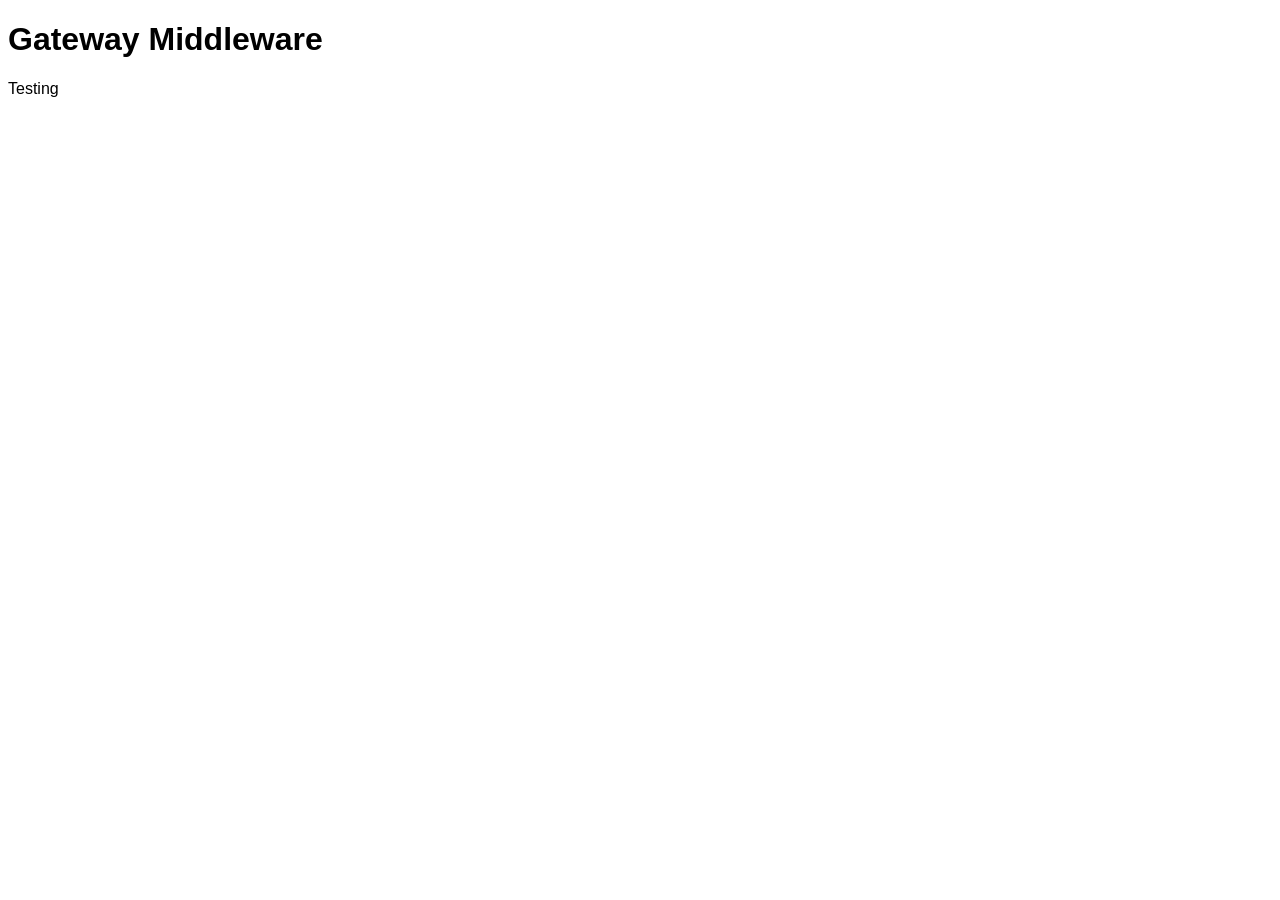
==== web/index.html @ 9db509f8 "Added Testing Webpage" ====
<!DOCTYPE html>
<html lang="en">
<head>
    <meta charset="UTF-8">
    <meta name="viewport" content="width=device-width, initial-scale=1.0">
    <title>Gateway Middleware Dashboard</title>
    <style>
        body { font-family: "Droid Sans", sans-serif; }
    </style>
</head>
<body>
    <h1>Gateway Middleware</h1>
    <p>Testing</p>
</body>
</html>
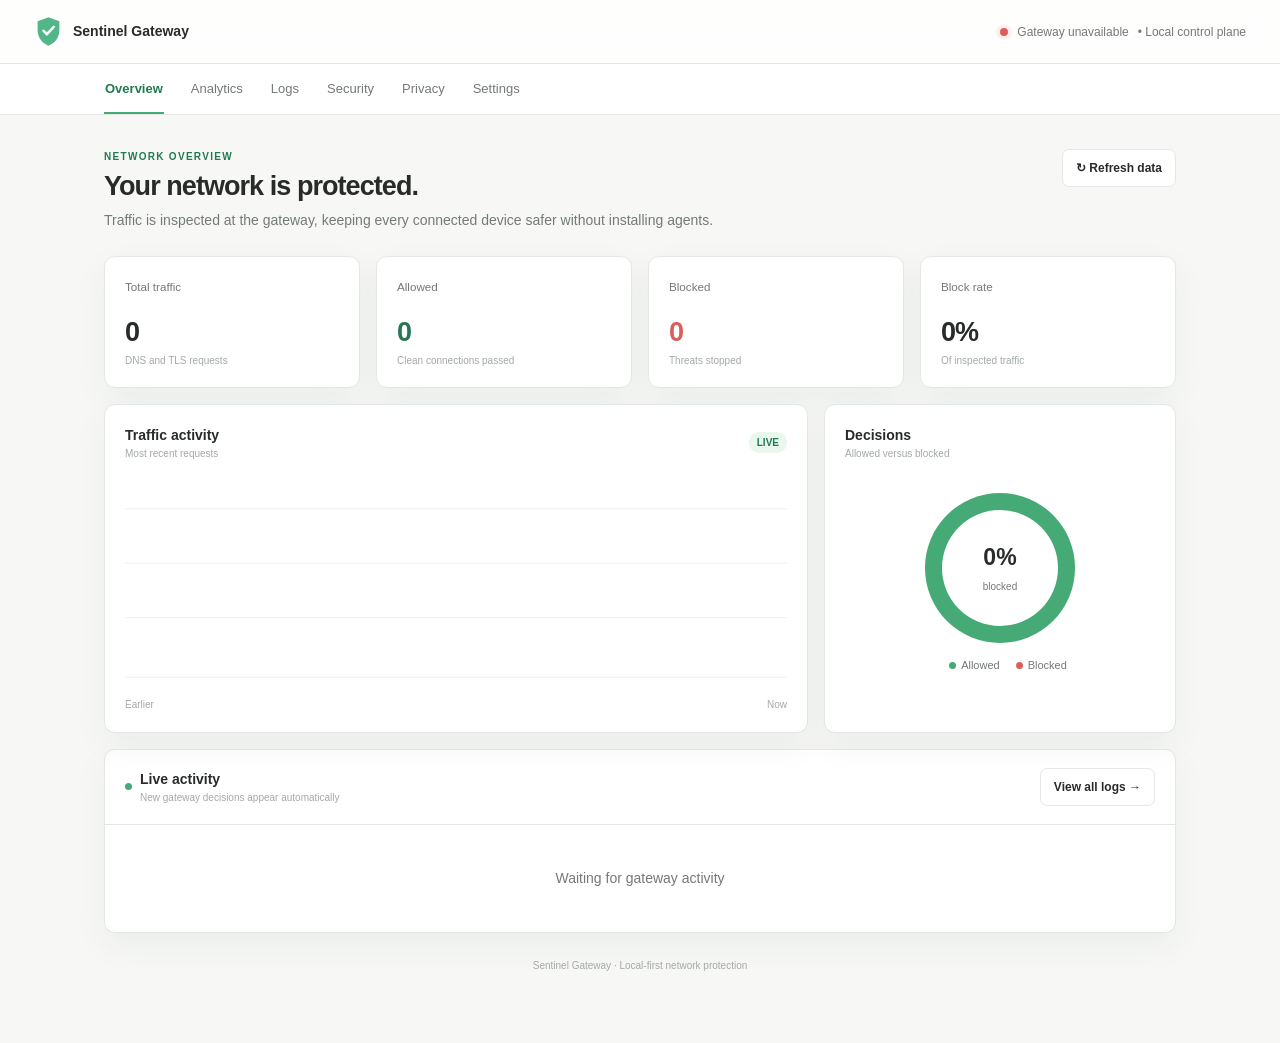
==== commit 661b57ef: "Build complete gateway dashboard frontend" ====
--- a/web/index.html
+++ b/web/index.html
@@ -1,15 +1,52 @@
-<!DOCTYPE html>
+<!doctype html>
 <html lang="en">
 <head>
-    <meta charset="UTF-8">
-    <meta name="viewport" content="width=device-width, initial-scale=1.0">
-    <title>Gateway Middleware Dashboard</title>
-    <style>
-        body { font-family: "Droid Sans", sans-serif; }
-    </style>
+<meta charset="utf-8"><meta name="viewport" content="width=device-width,initial-scale=1">
+<meta name="theme-color" content="#fbfcfa"><meta name="description" content="Sentinel Gateway network protection dashboard">
+<title>Sentinel Gateway</title>
+<link rel="icon" type="image/svg+xml" href="data:image/svg+xml,%3Csvg xmlns='http://www.w3.org/2000/svg' viewBox='0 0 64 64'%3E%3Cpath fill='%2352b788' d='M32 4 55 13v17c0 15-9.8 25.4-23 30C18.8 55.4 9 45 9 30V13z'/%3E%3Cpath fill='white' d='m20 32 8 8 17-18-4-4-13 14-4-4z'/%3E%3C/svg%3E">
+<style>
+:root{--bg:#f7f8f6;--paper:#fff;--ink:#272b29;--muted:#747a76;--faint:#a3aaa5;--line:#e4e8e4;--green:#46aa76;--gd:#237a52;--gs:#eaf7ef;--red:#d95f5b;--rs:#fff0ef;--amber:#b9812d;--as:#fff7e7;--shadow:0 12px 34px rgba(27,46,36,.055);--r:11px;--sans:Inter,ui-sans-serif,-apple-system,BlinkMacSystemFont,"Segoe UI",sans-serif;--mono:"SFMono-Regular",Consolas,monospace}
+*{box-sizing:border-box}html{scroll-behavior:smooth}body{margin:0;overflow-x:hidden;background:var(--bg);color:var(--ink);font:14px/1.5 var(--sans);-webkit-font-smoothing:antialiased}button,input,select{font:inherit;color:inherit}button{cursor:pointer}.top{height:64px;background:#fffc;border-bottom:1px solid var(--line);display:flex;align-items:center;padding:0 34px;position:sticky;top:0;z-index:10;backdrop-filter:blur(12px)}.brand{display:flex;align-items:center;gap:10px;font-weight:700}.brand svg{width:29px}.conn{margin-left:auto;display:flex;align-items:center;gap:9px;color:var(--muted);font-size:12px}.dot{width:8px;height:8px;border-radius:50%;background:var(--green);box-shadow:0 0 0 4px var(--gs)}.dot.off{background:var(--red);box-shadow:0 0 0 4px var(--rs)}.tabs-wrap{background:var(--paper);border-bottom:1px solid var(--line);position:sticky;top:64px;z-index:9}.tabs{max-width:1120px;margin:auto;display:flex;gap:26px;padding:0 24px;overflow:auto}.tabs button{border:0;background:none;padding:15px 1px 13px;color:var(--muted);font-size:13px;border-bottom:2px solid transparent;white-space:nowrap}.tabs button.active{color:var(--gd);border-color:var(--green);font-weight:650}.main{max-width:1120px;margin:auto;padding:34px 24px 70px}.view{display:none;animation:up .2s}.view.active{display:block}@keyframes up{from{opacity:0;transform:translateY(4px)}}.head{display:flex;justify-content:space-between;align-items:flex-start;gap:24px;margin-bottom:25px}.head>*{min-width:0}.eyebrow{font-size:10px;text-transform:uppercase;letter-spacing:.13em;color:var(--gd);font-weight:750;margin-bottom:6px}.head h1{font-size:27px;letter-spacing:-.035em;line-height:1.25;margin:0 0 7px;font-weight:680}.head p,.copy{margin:0;color:var(--muted);max-width:640px}.btn{border:1px solid var(--line);border-radius:7px;background:var(--paper);padding:9px 13px;font-size:12px;font-weight:650;min-height:36px}.btn:hover{border-color:#c8d0ca}.btn.primary{color:white;background:var(--green);border-color:var(--green)}.btn.danger{color:var(--red)}.btn:disabled{opacity:.5}.grid{display:grid;gap:16px}.grid>*{min-width:0}.metrics{grid-template-columns:repeat(4,1fr);margin-bottom:16px}.card{background:var(--paper);border:1px solid var(--line);border-radius:var(--r);box-shadow:var(--shadow)}.metric{padding:19px 20px;min-height:116px}.metric small{color:var(--muted)}.value{font-size:27px;font-weight:680;letter-spacing:-.04em;margin:15px 0 0}.metric.green .value{color:var(--gd)}.metric.red .value{color:var(--red)}.note{font-size:10px;color:var(--faint)}.split{grid-template-columns:minmax(0,1.6fr) minmax(270px,.8fr)}.two{grid-template-columns:1fr 1fr}.panel{padding:20px}.panel-head{display:flex;justify-content:space-between;align-items:center;margin-bottom:18px}.title{font-weight:680}.sub{font-size:10px;color:var(--faint)}.chart{height:218px}.chart svg{width:100%;height:100%;overflow:visible}.gridline{stroke:#edf0ed}.line{fill:none;stroke:var(--green);stroke-width:2.2;stroke-linecap:round;stroke-linejoin:round}.area{fill:url(#area)}.labels{display:flex;justify-content:space-between;font-size:10px;color:var(--faint)}.donut-wrap{display:grid;place-items:center;padding:14px 0}.donut{width:150px;height:150px;border-radius:50%;background:conic-gradient(var(--green) 0 var(--allow),var(--red) var(--allow));display:grid;place-items:center;position:relative}.donut:after{content:"";position:absolute;inset:17px;background:white;border-radius:50%}.donut div{z-index:1;text-align:center}.donut strong{font-size:23px;display:block}.donut span{font-size:10px;color:var(--muted)}.legend{text-align:center;font-size:11px;color:var(--muted)}.legend i{display:inline-block;width:7px;height:7px;border-radius:50%;margin:0 5px 0 16px}.activity{margin-top:16px;overflow:hidden}.activity .panel-head{padding:18px 20px;margin:0;border-bottom:1px solid var(--line)}.live{display:flex;gap:8px;align-items:center}.pulse{width:7px;height:7px;border-radius:50%;background:var(--green)}.event{display:grid;grid-template-columns:76px minmax(170px,1fr) 95px 130px;gap:14px;align-items:center;padding:12px 20px;border-bottom:1px solid #eef0ee;font-size:12px}.event:last-child{border:0}.time{color:var(--faint);font-variant-numeric:tabular-nums}.mono{font:11px var(--mono);overflow:hidden;text-overflow:ellipsis;white-space:nowrap}.muted{color:var(--muted)}.badge{display:inline-flex;width:max-content;border-radius:99px;padding:3px 8px;font-size:10px;font-weight:720;text-transform:uppercase}.allow{color:var(--gd);background:var(--gs)}.block{color:#ae4441;background:var(--rs)}.empty{text-align:center;color:var(--muted);padding:43px 18px}.toolbar{display:flex;gap:9px;margin-bottom:16px}.toolbar input{flex:1}input,select{border:1px solid var(--line);background:white;border-radius:7px;padding:9px 11px;min-height:38px;outline:0}input:focus,select:focus{border-color:#8fc5a7;box-shadow:0 0 0 3px var(--gs)}.table-card{overflow:hidden}.table-wrap{overflow:auto}.table{width:100%;border-collapse:collapse;min-width:720px}.table th{text-align:left;padding:12px 16px;background:#fafbfa;border-bottom:1px solid var(--line);font-size:10px;text-transform:uppercase;letter-spacing:.08em;color:var(--faint)}.table td{padding:13px 16px;border-bottom:1px solid #eef0ee;font-size:12px}.table tr:last-child td{border:0}.section{margin-bottom:26px}.section h2{font-size:16px;margin:0 0 4px}.section>.copy{font-size:12px;margin-bottom:14px}.cats{grid-template-columns:repeat(2,1fr)}.cat{padding:18px 20px}.cat-top{display:flex;justify-content:space-between;gap:14px}.cat h3{font-size:13px;margin:0}.cat p{font-size:11px;color:var(--muted);margin:3px 0}.cat-meta{display:flex;gap:9px;align-items:center;border-top:1px solid #eef0ee;margin-top:13px;padding-top:12px;font-size:10px;color:var(--faint)}.progress{height:3px;flex:1;background:#edf0ed}.progress i{height:100%;display:block;background:var(--green)}.switch{position:relative;width:38px;height:22px;flex:0 0 auto}.switch input{opacity:0;width:0}.slider{position:absolute;inset:0;border-radius:99px;background:#ccd2cd}.slider:before{content:"";position:absolute;width:16px;height:16px;left:3px;top:3px;border-radius:50%;background:white;box-shadow:0 1px 3px #0003;transition:.18s}.switch input:checked+.slider{background:var(--green)}.switch input:checked+.slider:before{transform:translateX(16px)}.list{overflow:hidden}.add{display:flex;gap:8px;padding:15px;border-bottom:1px solid var(--line);background:#fafbfa}.add input{flex:1;min-width:0}.row{display:flex;gap:13px;align-items:center;padding:12px 15px;border-bottom:1px solid #eef0ee}.row:last-child{border:0}.symbol{width:29px;height:29px;border-radius:7px;background:#f1f4f1;display:grid;place-items:center;color:var(--muted);font-size:11px;font-weight:700}.row-main{flex:1;min-width:0}.row-main strong{display:block;font:11px var(--mono);overflow:hidden;text-overflow:ellipsis;white-space:nowrap}.row-main span{font-size:10px;color:var(--faint)}.remove{border:0;background:none;color:var(--faint);font-size:17px}.mode-card,.resolvers{padding:7px}.mode,.resolver{width:100%;border:1px solid transparent;background:none;border-radius:8px;text-align:left;padding:13px;display:flex;gap:12px;align-items:center}.mode.active,.resolver.selected{background:var(--gs);border-color:#d3ecdd}.mode b,.resolver b{font-size:12px;display:block}.mode span,.resolver span{font-size:10px;color:var(--muted)}.mode-icon,.res-icon{width:35px;height:35px;border:1px solid var(--line);background:white;border-radius:8px;display:grid;place-items:center;color:var(--gd);font-weight:750}.res-info{flex:1}.radio{width:15px;height:15px;border:1px solid #b9c0ba;border-radius:50%}.selected .radio{box-shadow:inset 0 0 0 4px var(--gs);background:var(--green)}.notice{background:var(--as);color:#785823;padding:12px 14px;border-radius:8px;font-size:11px;margin-top:13px}.setting{display:flex;align-items:center;justify-content:space-between;gap:18px;padding:18px 20px;border-bottom:1px solid var(--line)}.setting:last-child{border:0}.setting b{font-size:13px}.setting p{margin:3px 0 0;color:var(--muted);font-size:11px}.toastbox{position:fixed;right:22px;bottom:22px;display:grid;gap:8px;z-index:20}.toast{background:#2d342f;color:white;border-radius:8px;padding:11px 14px;min-width:230px;box-shadow:0 12px 30px #0003;font-size:12px}.toast.err{background:#994441}dialog{border:0;border-radius:12px;padding:0;box-shadow:0 25px 80px #0004;width:min(450px,calc(100vw - 30px))}dialog::backdrop{background:#1d241f59}.dlg-head,.dlg-actions{padding:17px 20px;display:flex;justify-content:space-between;border-bottom:1px solid var(--line)}.dlg-head h2{font-size:16px;margin:0}.dlg-body{padding:20px}.dlg-body label{display:block;font-size:11px;color:var(--muted);margin:11px 0 5px}.dlg-body input{width:100%}.dlg-actions{border:0;border-top:1px solid var(--line);justify-content:flex-end;gap:8px}footer{text-align:center;color:var(--faint);font-size:10px;padding-top:25px}
+.pager{padding:14px;display:flex;justify-content:center;border-top:1px solid var(--line)}.cat details{margin-top:11px;padding-top:10px;border-top:1px solid #eef0ee}.cat summary{cursor:pointer;color:var(--gd);font-size:10px;font-weight:650}.cat-sources{display:grid;gap:6px;margin-top:9px}.cat-source{display:flex;justify-content:space-between;gap:10px;font-size:10px;color:var(--muted)}.cat-source i{font-style:normal;color:var(--faint)}
+@media(max-width:850px){.metrics{grid-template-columns:repeat(2,1fr)}.split,.two{grid-template-columns:1fr}.cats{grid-template-columns:1fr}.event{grid-template-columns:65px 1fr 78px}.event .client{display:none}}@media(max-width:560px){.top{height:58px;padding:0 17px}.tabs-wrap{top:58px}.tabs{padding:0 17px;gap:21px}.main{padding:25px 16px 60px}.head{display:block}.head h1{font-size:24px}.head>.btn{margin-top:14px}.metrics{gap:10px}.metric{padding:15px;min-height:103px}.value{font-size:23px}.add{flex-direction:column}.conn span{display:none}.toastbox{left:16px;right:16px}.toast{min-width:0}}
+</style>
 </head>
 <body>
-    <h1>Gateway Middleware</h1>
-    <p>Testing</p>
-</body>
-</html>+<header class="top"><div class="brand"><svg viewBox="0 0 32 36"><path fill="#52b788" d="M16 2.5 28 7v9.6c0 8.5-5 14.6-12 17.3C9 31.2 4 25.1 4 16.6V7z"/><path d="m10.5 17.5 3.7 3.7 7.6-8" fill="none" stroke="#fff" stroke-width="2.7" stroke-linecap="round"/></svg>Sentinel Gateway</div><div class="conn"><i class="dot" id="dot"></i><span id="conn">Connecting</span><span>• Local control plane</span></div></header>
+<div class="tabs-wrap"><nav class="tabs"><button class="active" data-view="overview">Overview</button><button data-view="analytics">Analytics</button><button data-view="logs">Logs</button><button data-view="security">Security</button><button data-view="privacy">Privacy</button><button data-view="settings">Settings</button></nav></div>
+<main class="main">
+<section class="view active" id="view-overview">
+ <div class="head"><div><div class="eyebrow">Network overview</div><h1>Your network is protected.</h1><p>Traffic is inspected at the gateway, keeping every connected device safer without installing agents.</p></div><button class="btn" data-action="refresh">↻ Refresh data</button></div>
+ <div class="grid metrics"><div class="card metric"><small>Total traffic</small><div class="value" data-metric="total">0</div><div class="note">DNS and TLS requests</div></div><div class="card metric green"><small>Allowed</small><div class="value" data-metric="allowed">0</div><div class="note">Clean connections passed</div></div><div class="card metric red"><small>Blocked</small><div class="value" data-metric="blocked">0</div><div class="note">Threats stopped</div></div><div class="card metric"><small>Block rate</small><div class="value" data-metric="rate">0%</div><div class="note">Of inspected traffic</div></div></div>
+ <div class="grid split"><div class="card panel"><div class="panel-head"><div><div class="title">Traffic activity</div><div class="sub">Most recent requests</div></div><span class="badge allow">Live</span></div><div class="chart"><svg viewBox="0 0 700 220" preserveAspectRatio="none" role="img" aria-label="Traffic chart"><defs><linearGradient id="area" x1="0" y1="0" x2="0" y2="1"><stop stop-color="#52b788" stop-opacity=".22"/><stop offset="1" stop-color="#52b788" stop-opacity="0"/></linearGradient></defs><path class="gridline" d="M0 30H700M0 85H700M0 140H700M0 200H700"/><path id="areaPath" class="area"/><path id="linePath" class="line"/></svg></div><div class="labels"><span>Earlier</span><span>Now</span></div></div><div class="card panel"><div class="panel-head"><div><div class="title">Decisions</div><div class="sub">Allowed versus blocked</div></div></div><div class="donut-wrap"><div class="donut" id="donut" style="--allow:360deg"><div><strong id="rate">0%</strong><span>blocked</span></div></div></div><div class="legend"><i style="background:var(--green)"></i>Allowed<i style="background:var(--red)"></i>Blocked</div></div></div>
+ <div class="card activity"><div class="panel-head"><div class="live"><i class="pulse"></i><div><div class="title">Live activity</div><div class="sub">New gateway decisions appear automatically</div></div></div><button class="btn" data-nav="logs">View all logs →</button></div><div id="live"><div class="empty">Waiting for gateway activity</div></div></div>
+</section>
+<section class="view" id="view-analytics"><div class="head"><div><div class="eyebrow">Analytics</div><h1>See what your network is doing.</h1><p>Devices, destinations, and the rules protecting them.</p></div></div><div class="grid metrics"><div class="card metric"><small>Requests</small><div class="value" data-metric="total">0</div><div class="note">All time</div></div><div class="card metric red"><small>Threats blocked</small><div class="value" data-metric="blocked">0</div><div class="note">Policy interventions</div></div><div class="card metric"><small>Active clients</small><div class="value" id="clients">0</div><div class="note">In recent logs</div></div><div class="card metric"><small>Live events</small><div class="value" id="liveCount">0</div><div class="note">This session</div></div></div><div class="grid two"><div class="card panel"><div class="panel-head"><div><div class="title">Top destinations</div><div class="sub">Most frequent recent targets</div></div></div><div id="targets"><div class="empty">No traffic recorded yet</div></div></div><div class="card panel"><div class="panel-head"><div><div class="title">Protection reasons</div><div class="sub">Why traffic was blocked</div></div></div><div id="reasons"><div class="empty">No blocked traffic yet</div></div></div></div></section>
+<section class="view" id="view-logs"><div class="head"><div><div class="eyebrow">Traffic log</div><h1>Every decision, in one place.</h1><p>Inspect recent DNS and TLS activity from devices across the network.</p></div><button class="btn danger" data-action="clear">Clear logs</button></div><div class="toolbar"><input id="search" type="search" placeholder="Search target, client, or reason" aria-label="Search traffic logs"><select id="filter" aria-label="Filter traffic logs"><option value="all">All decisions</option><option value="blocked">Blocked only</option><option value="allowed">Allowed only</option></select><button class="btn" data-action="logs" aria-label="Refresh logs">↻</button></div><div class="card table-card"><div class="table-wrap"><table class="table"><thead><tr><th>Time</th><th>Target</th><th>Protocol</th><th>Client</th><th>Decision</th><th>Matched by</th></tr></thead><tbody id="logBody"><tr><td colspan="6"><div class="empty">Loading traffic log…</div></td></tr></tbody></table></div><div class="pager"><button class="btn" data-action="more">Load more</button></div></div></section>
+<section class="view" id="view-security"><div class="head"><div><div class="eyebrow">Security</div><h1>Choose how threats are stopped.</h1><p>Enable intelligence sources, then add exact domains or network ranges.</p></div><button class="btn primary" data-action="sources">Refresh sources</button></div><div class="section"><h2>Protection categories</h2><p class="copy">Category switches update all blocklist sources in that group.</p><div class="grid cats" id="cats"><div class="card empty">Loading categories…</div></div></div><div class="grid two"><div class="section"><h2>Custom denylist</h2><p class="copy">Always block these domains.</p><div class="card list"><form class="add" data-form="blocklist"><input name="value" placeholder="example.com" required><button class="btn primary">Add</button></form><div id="blocklist"></div></div></div><div class="section"><h2>IP and CIDR denylist</h2><p class="copy">Stop direct connections that bypass DNS.</p><div class="card list"><form class="add" data-form="ipblocklist"><input name="value" placeholder="203.0.113.4 or 10.0.0.0/24" required><button class="btn primary">Add</button></form><div id="ipblocklist"></div></div></div></div></section>
+<section class="view" id="view-privacy"><div class="head"><div><div class="eyebrow">Privacy</div><h1>Allow what you trust.</h1><p>Allowlisted domains bypass blocklists and heuristics.</p></div></div><div class="grid two"><div class="section"><h2>Custom allowlist</h2><p class="copy">Use this for trusted services blocked incorrectly.</p><div class="card list"><form class="add" data-form="allowlist"><input name="value" placeholder="trusted.example.com" required><button class="btn primary">Allow</button></form><div id="allowlist"></div></div></div><div class="card panel"><div class="panel-head"><div><div class="title">Metadata-only inspection</div><div class="sub">Protection without decrypting content</div></div></div><p class="copy">Sentinel inspects DNS names, TLS Server Name Indication, destination IPs, and policy metadata. It does not read private page content.</p><div class="notice">Use the narrowest domain possible to avoid bypassing protection for unrelated services.</div></div></div></section>
+<section class="view" id="view-settings"><div class="head"><div><div class="eyebrow">Settings</div><h1>Configure the gateway.</h1><p>Set enforcement behavior and choose the upstream resolver.</p></div></div><div class="grid two"><div class="section"><h2>Protection mode</h2><p class="copy">Monitor safely before enforcing policy.</p><div class="card mode-card"><button class="mode" data-mode="enforce"><i class="mode-icon">◈</i><span><b>Enforce</b><span>Block traffic that matches policy.</span></span></button><button class="mode" data-mode="monitor"><i class="mode-icon">◎</i><span><b>Monitor only</b><span>Log matches without interrupting traffic.</span></span></button></div><div class="notice">Monitor mode helps identify false positives during setup.</div></div><div class="section"><h2>Upstream DNS resolver</h2><p class="copy">For allowed DNS requests.</p><div class="card resolvers" id="resolvers"><div class="empty">Loading resolvers…</div></div></div></div><div class="section"><h2>Maintenance</h2><p class="copy">Manage local security intelligence.</p><div class="card"><div class="setting"><div><b>Update enabled sources</b><p>Download and re-index active remote blocklists.</p></div><button class="btn" data-action="sources">Update now</button></div><div class="setting"><div><b>Add a custom source</b><p>Subscribe to a trusted HTTPS domain feed.</p></div><button class="btn" data-action="open">Add source</button></div></div></div></section>
+<footer>Sentinel Gateway · Local-first network protection</footer>
+</main>
+<dialog id="dialog"><form id="sourceForm"><div class="dlg-head"><h2>Add a blocklist source</h2><button type="button" class="remove" data-action="close">×</button></div><div class="dlg-body"><label>Name</label><input name="name" placeholder="Organization threat feed" required><label>Identifier</label><input name="id" placeholder="org-threat-feed" pattern="[a-z0-9][a-z0-9_-]{0,63}" required><label>HTTPS URL</label><input name="url" type="url" pattern="https://.*" placeholder="https://example.org/domains.txt" required></div><div class="dlg-actions"><button type="button" class="btn" data-action="close">Cancel</button><button class="btn primary">Add source</button></div></form></dialog><div class="toastbox" id="toasts"></div>
+<script>
+(()=>{'use strict';const TOKEN='API_TOKEN',API='/api/v1',S={summary:{},logs:[],live:[],sources:[],mode:'enforce',resolver:null,logOffset:0};const $=(q,r=document)=>r.querySelector(q),$$=(q,r=document)=>[...r.querySelectorAll(q)],esc=v=>String(v??'').replace(/[&<>'"]/g,c=>({'&':'&amp;','<':'&lt;','>':'&gt;',"'":'&#39;','"':'&quot;'}[c])),num=n=>new Intl.NumberFormat().format(+n||0),fld=(e,k)=>e[k]??e[k[0].toUpperCase()+k.slice(1)]??'',act=e=>String(fld(e,'action')).toUpperCase(),pct=(a,b)=>b?Math.round(a/b*1000)/10:0,clock=v=>{let d=new Date(v);return isNaN(d)?'—':d.toLocaleTimeString([],{hour:'2-digit',minute:'2-digit',second:'2-digit'})};
+async function req(path,opt={}){let h={...(opt.body?{'Content-Type':'application/json'}:{}),...(TOKEN!=='API_TOKEN'?{'Authorization':'Bearer '+TOKEN}:{})},r=await fetch(API+path,{...opt,headers:h});if(!r.ok){let m='Request failed';try{m=(await r.json()).error||m}catch{}throw Error(m)}return r.status===204?null:r.json()}
+function toast(m,bad=false){let e=document.createElement('div');e.className='toast'+(bad?' err':'');e.textContent=m;$('#toasts').append(e);setTimeout(()=>e.remove(),3300)}function online(ok){$('#dot').classList.toggle('off',!ok);$('#conn').textContent=ok?'Gateway online':'Gateway unavailable'}
+function nav(v){$$('.tabs button').forEach(b=>b.classList.toggle('active',b.dataset.view===v));$$('.view').forEach(x=>x.classList.toggle('active',x.id==='view-'+v));history.replaceState(null,'','#'+v);if(v==='logs')loadLogs();if(v==='security')loadSecurity();if(v==='privacy')loadLists();if(v==='settings')loadSettings()}$$('[data-view]').forEach(b=>b.onclick=()=>nav(b.dataset.view));$$('[data-nav]').forEach(b=>b.onclick=()=>nav(b.dataset.nav));
+function summary(){let s=S.summary,t=s.total_queries||0,b=s.total_blocked||0,a=s.total_allowed||0,r=pct(b,t);$$('[data-metric=total]').forEach(x=>x.textContent=num(t));$$('[data-metric=blocked]').forEach(x=>x.textContent=num(b));$$('[data-metric=allowed]').forEach(x=>x.textContent=num(a));$$('[data-metric=rate]').forEach(x=>x.textContent=r+'%');$('#rate').textContent=r+'%';$('#donut').style.setProperty('--allow',(360-r*3.6)+'deg')}
+function chart(es){let bins=Array(12).fill(0),now=Date.now(),span=18e5;es.forEach(e=>{let age=now-new Date(fld(e,'timestamp')).getTime();if(age>=0&&age<=span)bins[Math.min(11,Math.floor((span-age)/span*12))]++});let max=Math.max(3,...bins),p=bins.map((n,i)=>[i/11*700,200-n/max*180]),d=p.map((x,i)=>(i?'L':'M')+x[0].toFixed(1)+' '+x[1].toFixed(1)).join('');$('#linePath').setAttribute('d',d);$('#areaPath').setAttribute('d',d+'L700 200L0 200Z')}
+function eventHTML(e){let blocked=act(e).includes('BLOCK');return `<div class="event"><span class="time">${clock(fld(e,'timestamp'))}</span><span class="mono" title="${esc(fld(e,'target'))}">${esc(fld(e,'target')||'Unknown')}</span><span class="badge ${blocked?'block':'allow'}">${blocked?'Blocked':'Allowed'}</span><span class="client mono muted">${esc(fld(e,'clientIP')||'—')}</span></div>`}
+function live(){$('#live').innerHTML=S.live.length?S.live.slice(0,8).map(eventHTML).join(''):'<div class="empty">Waiting for gateway activity</div>';$('#liveCount').textContent=num(S.live.length);chart(S.live.length?S.live:S.logs)}
+async function loadOverview(silent=false){try{let [s,l,r]=await Promise.all([req('/summary'),req('/logs?limit=100'),req('/activity/recent?limit=100')]);S.summary=s;S.logs=l.events||[];S.live=r.events||[];summary();live();analytics();online(true);if(!silent)toast('Dashboard updated')}catch(e){online(false);if(!silent)toast(e.message,true)}}
+function rank(k,filter=()=>true){let m=new Map;S.logs.filter(filter).forEach(e=>{let v=fld(e,k)||'Unspecified';m.set(v,(m.get(v)||0)+1)});return [...m].sort((a,b)=>b[1]-a[1]).slice(0,7)}function ranked(items,sym){return items.length?items.map(([n,c])=>`<div class="row"><i class="symbol">${sym}</i><span class="row-main"><strong title="${esc(n)}">${esc(n)}</strong><span>${num(c)} recent request${c===1?'':'s'}</span></span></div>`).join(''):'<div class="empty">No data recorded yet</div>'}function analytics(){$('#clients').textContent=num(new Set(S.logs.map(e=>fld(e,'clientIP')).filter(Boolean)).size);$('#targets').innerHTML=rank('target').length?ranked(rank('target'),'↗'):'<div class="empty">No traffic recorded yet</div>';$('#reasons').innerHTML=ranked(rank('blockReason',e=>act(e).includes('BLOCK')),'!')}
+async function loadLogs(append=false){try{if(!append)S.logOffset=0;let d=await req('/logs?limit=100&offset='+S.logOffset+'&action='+encodeURIComponent($('#filter').value)),items=d.events||[];S.logs=append?S.logs.concat(items):items;S.logOffset+=items.length;renderLogs();analytics();$('[data-action=more]').hidden=items.length<100}catch(e){toast(e.message,true)}}function renderLogs(){let q=$('#search').value.toLowerCase(),a=S.logs.filter(e=>!q||['target','clientIP','blockReason','matchedBy'].some(k=>String(fld(e,k)).toLowerCase().includes(q)));$('#logBody').innerHTML=a.length?a.map(e=>{let b=act(e).includes('BLOCK');return `<tr><td class="muted">${clock(fld(e,'timestamp'))}</td><td class="mono">${esc(fld(e,'target')||'—')}</td><td>${esc(fld(e,'protocol')||'—')}</td><td class="mono muted">${esc(fld(e,'clientIP')||'—')}</td><td><span class="badge ${b?'block':'allow'}">${b?'Blocked':'Allowed'}</span></td><td class="muted">${esc(fld(e,'matchedBy')||fld(e,'blockReason')||'—')}</td></tr>`}).join(''):'<tr><td colspan="6"><div class="empty">No matching traffic events</div></td></tr>'}$('#search').oninput=renderLogs;$('#filter').onchange=()=>loadLogs(false);
+async function loadSecurity(){try{let [s,c]=await Promise.all([req('/sources'),req('/categories')]);S.sources=Array.isArray(s)?s:[];let names=(Array.isArray(c)?c:[]).map(x=>x.name??x.Name??x.category??x.Category??x);if(!names.length)names=[...new Set(S.sources.map(x=>x.category))];$('#cats').innerHTML=names.map(n=>{let all=S.sources.filter(x=>x.category===n),on=all.filter(x=>x.active),p=all.length?Math.round(on.length/all.length*100):0,rows=all.map(x=>`<span class="cat-source"><span>${esc(x.name)}</span><i>${x.active?'Enabled':'Disabled'} · ${num(x.domain_count||0)}</i></span>`).join('');return `<div class="card cat"><div class="cat-top"><div><h3>${esc(n)}</h3><p>${on.length} of ${all.length} sources enabled</p></div><label class="switch"><input type="checkbox" aria-label="Toggle ${esc(n)}" data-cat="${esc(n)}" ${on.length===all.length&&all.length?'checked':''}><i class="slider"></i></label></div><div class="cat-meta"><span>${num(all.reduce((z,x)=>z+(x.domain_count||0),0))} domains</span><i class="progress"><i style="width:${p}%"></i></i><span>${p}%</span></div><details><summary>View ${all.length} sources</summary><div class="cat-sources">${rows}</div></details></div>`}).join('')||'<div class="card empty">No categories configured</div>';$$('[data-cat]').forEach(x=>x.onchange=()=>toggleCat(x))}catch(e){toast(e.message,true)}loadLists()}async function toggleCat(x){x.disabled=true;try{await req('/categories/toggle/'+encodeURIComponent(x.dataset.cat),{method:'POST',body:JSON.stringify({enable:x.checked})});toast(x.dataset.cat+' updated');loadSecurity()}catch(e){x.checked=!x.checked;toast(e.message,true)}finally{x.disabled=false}}
+async function loadLists(){try{let [b,a,i]=await Promise.all([req('/blocklist'),req('/allowlist'),req('/ipblocklist')]);list('blocklist',b.blocked_domains||[],'D');list('allowlist',a.allowlisted_domains||[],'A');list('ipblocklist',i.blocked_ips||[],'IP')}catch(e){toast(e.message,true)}}function list(type,items,sym){let root=$('#'+type);root.innerHTML=items.length?items.map(v=>`<div class="row"><i class="symbol">${sym}</i><span class="row-main"><strong>${esc(v)}</strong><span>${type==='allowlist'?'Always allowed':'Enforced immediately'}</span></span><button class="remove" aria-label="Remove ${esc(v)}" data-remove="${type}" data-value="${esc(v)}">×</button></div>`).join(''):'<div class="empty">No custom entries</div>';$$('[data-remove]',root).forEach(b=>b.onclick=()=>removeItem(b.dataset.remove,b.dataset.value))}$$('[data-form]').forEach(f=>f.onsubmit=async e=>{e.preventDefault();let type=f.dataset.form,v=f.elements.value.value.trim(),body=type==='ipblocklist'?{address:v}:{domain:v},button=$('button',f);button.disabled=true;try{await req('/'+type,{method:'POST',body:JSON.stringify(body)});f.reset();toast('Entry added');await loadLists()}catch(x){toast(x.message,true)}finally{button.disabled=false}});async function removeItem(type,v){try{await req('/'+type,{method:'DELETE',body:JSON.stringify(type==='ipblocklist'?{address:v}:{domain:v})});toast('Entry removed');loadLists()}catch(e){toast(e.message,true)}}
+async function loadSettings(){try{let [m,r]=await Promise.all([req('/mode'),req('/resolver')]);S.mode=m.mode;S.resolver=r;renderSettings()}catch(e){toast(e.message,true)}}function renderSettings(){$$('[data-mode]').forEach(b=>b.classList.toggle('active',b.dataset.mode===S.mode));let r=S.resolver;if(!r)return;$('#resolvers').innerHTML=(r.presets||[]).map(p=>`<button class="resolver ${p.address===r.upstream?'selected':''}" data-resolver="${esc(p.id)}"><i class="res-icon">${esc(p.name[0])}</i><span class="res-info"><b>${esc(p.name)}</b><span>${esc(p.note)}</span></span><i class="radio"></i></button>`).join('');$$('[data-resolver]').forEach(b=>b.onclick=async()=>{try{await req('/resolver',{method:'POST',body:JSON.stringify({preset:b.dataset.resolver})});toast('Resolver updated');loadSettings()}catch(e){toast(e.message,true)}})}$$('[data-mode]').forEach(b=>b.onclick=async()=>{try{await req('/mode',{method:'POST',body:JSON.stringify({mode:b.dataset.mode})});S.mode=b.dataset.mode;renderSettings();toast('Protection mode updated')}catch(e){toast(e.message,true)}});
+async function action(a,b){b.disabled=true;try{if(a==='refresh'){await loadOverview(true);toast('Dashboard updated')}if(a==='logs'){await loadLogs(false);toast('Logs refreshed')}if(a==='more'){await loadLogs(true)}if(a==='clear'){if(!confirm('Clear all stored traffic logs?'))return;await req('/logs',{method:'DELETE'});await loadOverview(true);toast('Traffic logs cleared')}if(a==='sources'){await req('/sources/refresh',{method:'POST'});toast('Source refresh started')}if(a==='open')$('#dialog').showModal();if(a==='close')$('#dialog').close()}catch(e){toast(e.message,true)}finally{b.disabled=false}}$$('[data-action]').forEach(b=>b.onclick=()=>action(b.dataset.action,b));$('#sourceForm').onsubmit=async e=>{e.preventDefault();let button=$('button.primary',e.target);button.disabled=true;try{await req('/sources/custom-url',{method:'POST',body:JSON.stringify(Object.fromEntries(new FormData(e.target)))});$('#dialog').close();e.target.reset();toast('Custom source added');loadSecurity()}catch(x){toast(x.message,true)}finally{button.disabled=false}};
+function ws(){let w;try{w=new WebSocket((location.protocol==='https:'?'wss:':'ws:')+'//'+location.host+API+'/ws',TOKEN!=='API_TOKEN'?[TOKEN]:undefined)}catch{return}w.onopen=()=>online(true);w.onmessage=e=>{try{let x=JSON.parse(e.data);S.live.unshift(x);S.live=S.live.slice(0,100);S.summary.total_queries=(S.summary.total_queries||0)+1;act(x).includes('BLOCK')?S.summary.total_blocked++:S.summary.total_allowed++;summary();live()}catch{}};w.onclose=()=>{online(false);setTimeout(ws,5000)};w.onerror=()=>w.close()}let initial=location.hash.slice(1);if($('[data-view="'+initial+'"]'))nav(initial);loadOverview(true);ws();setInterval(()=>loadOverview(true),30000);
+})();
+</script>
+</body></html>
